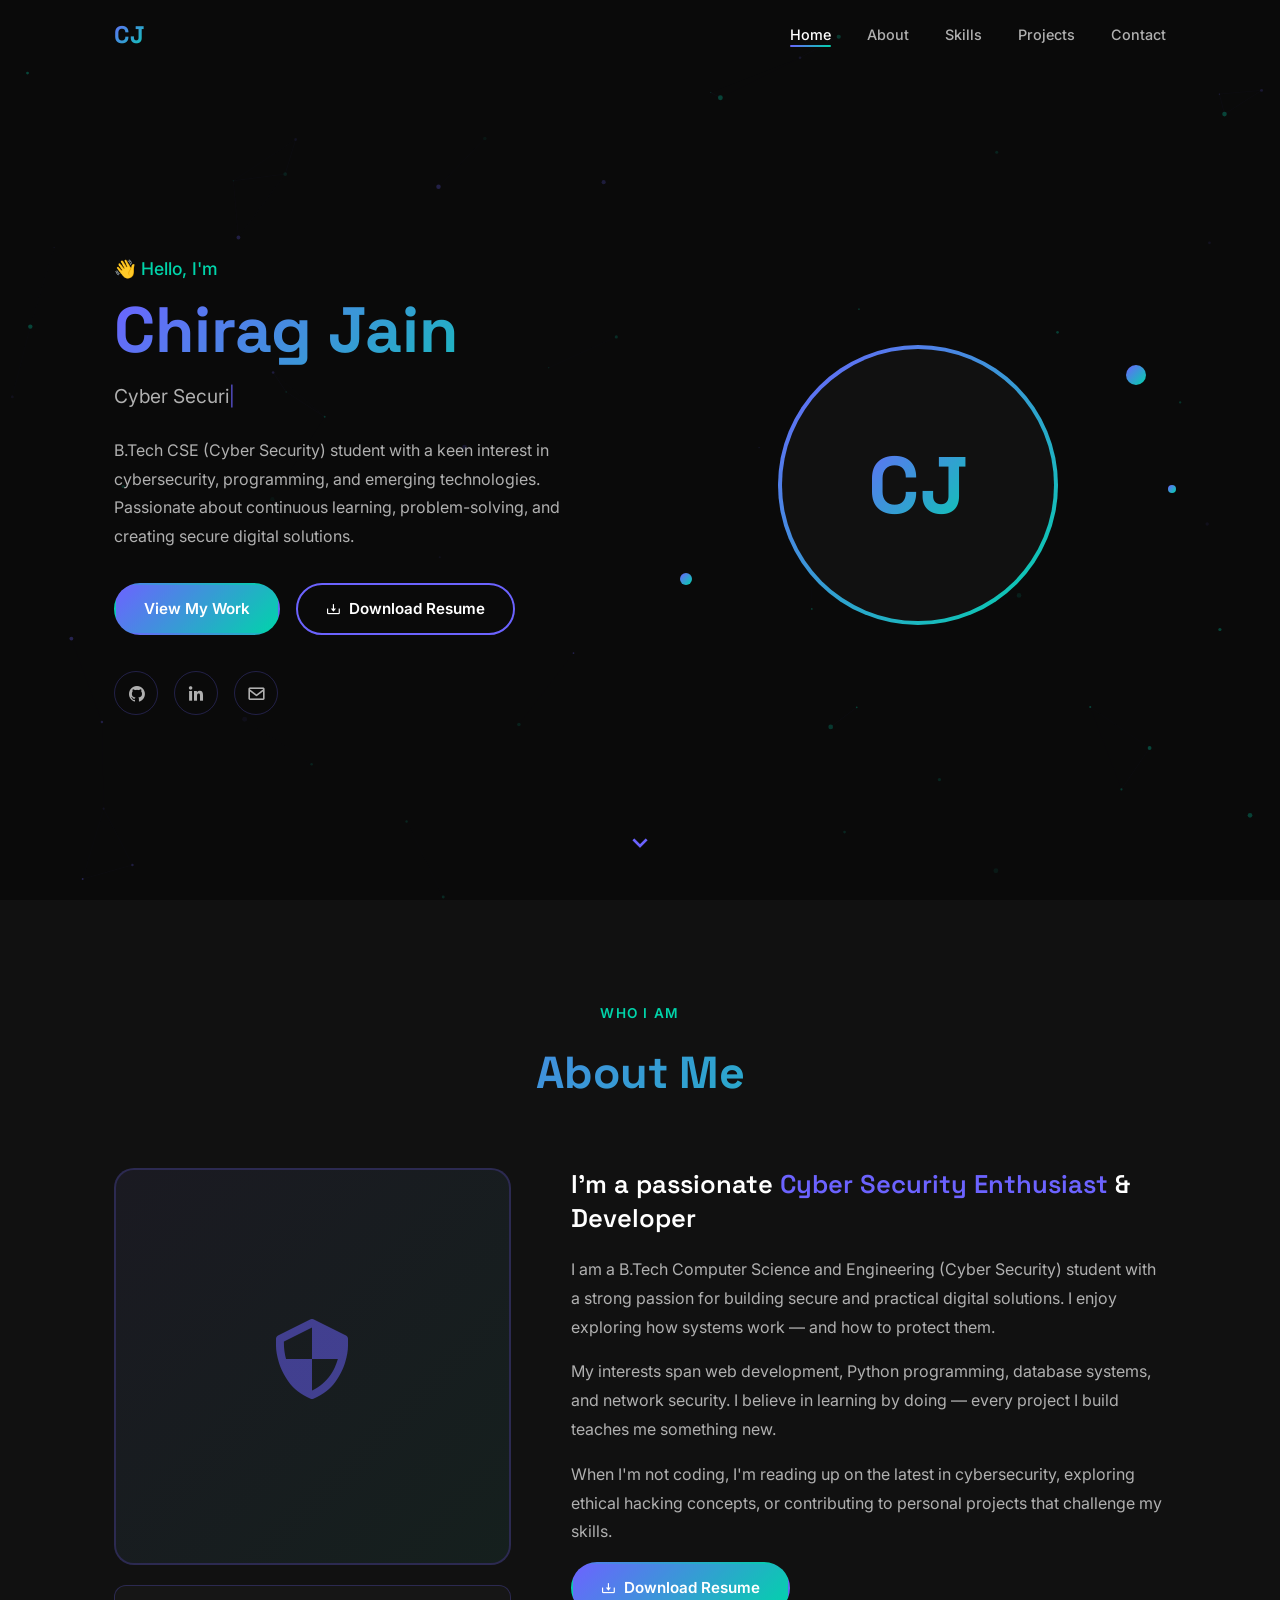
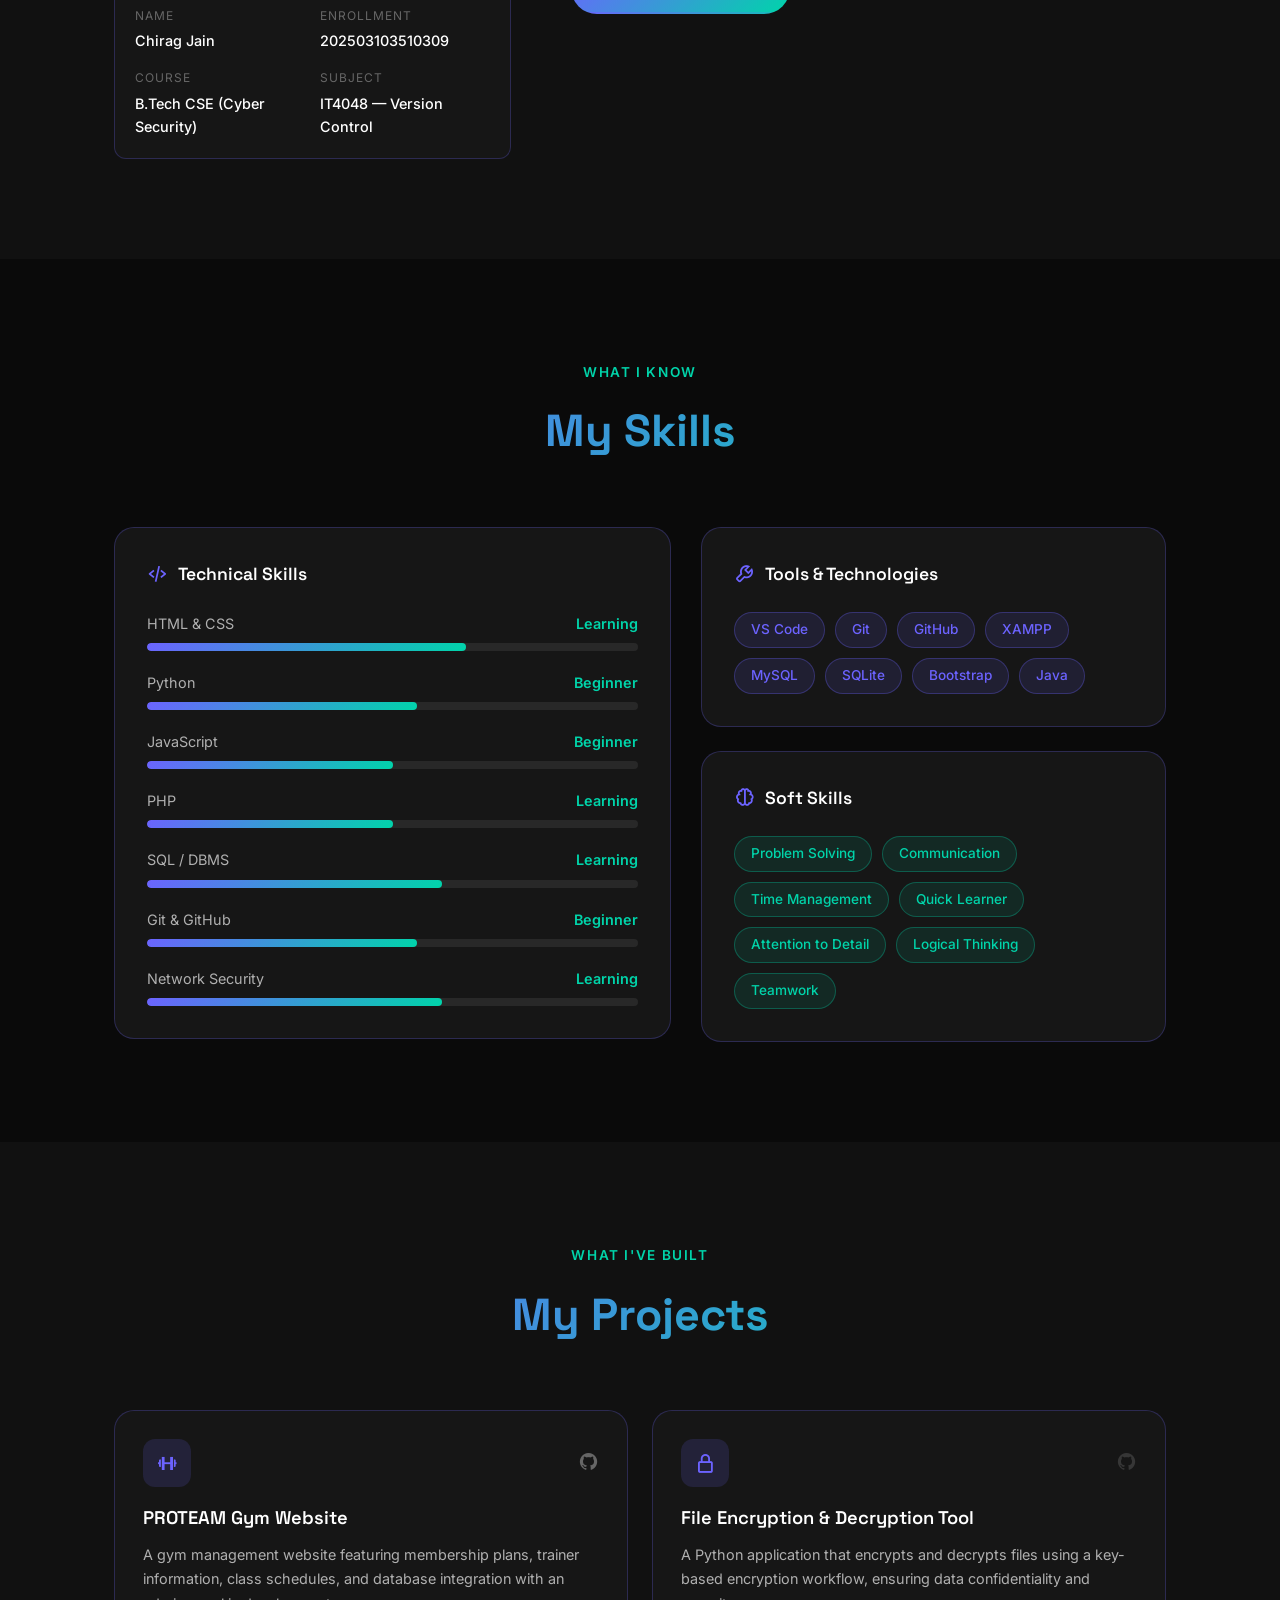
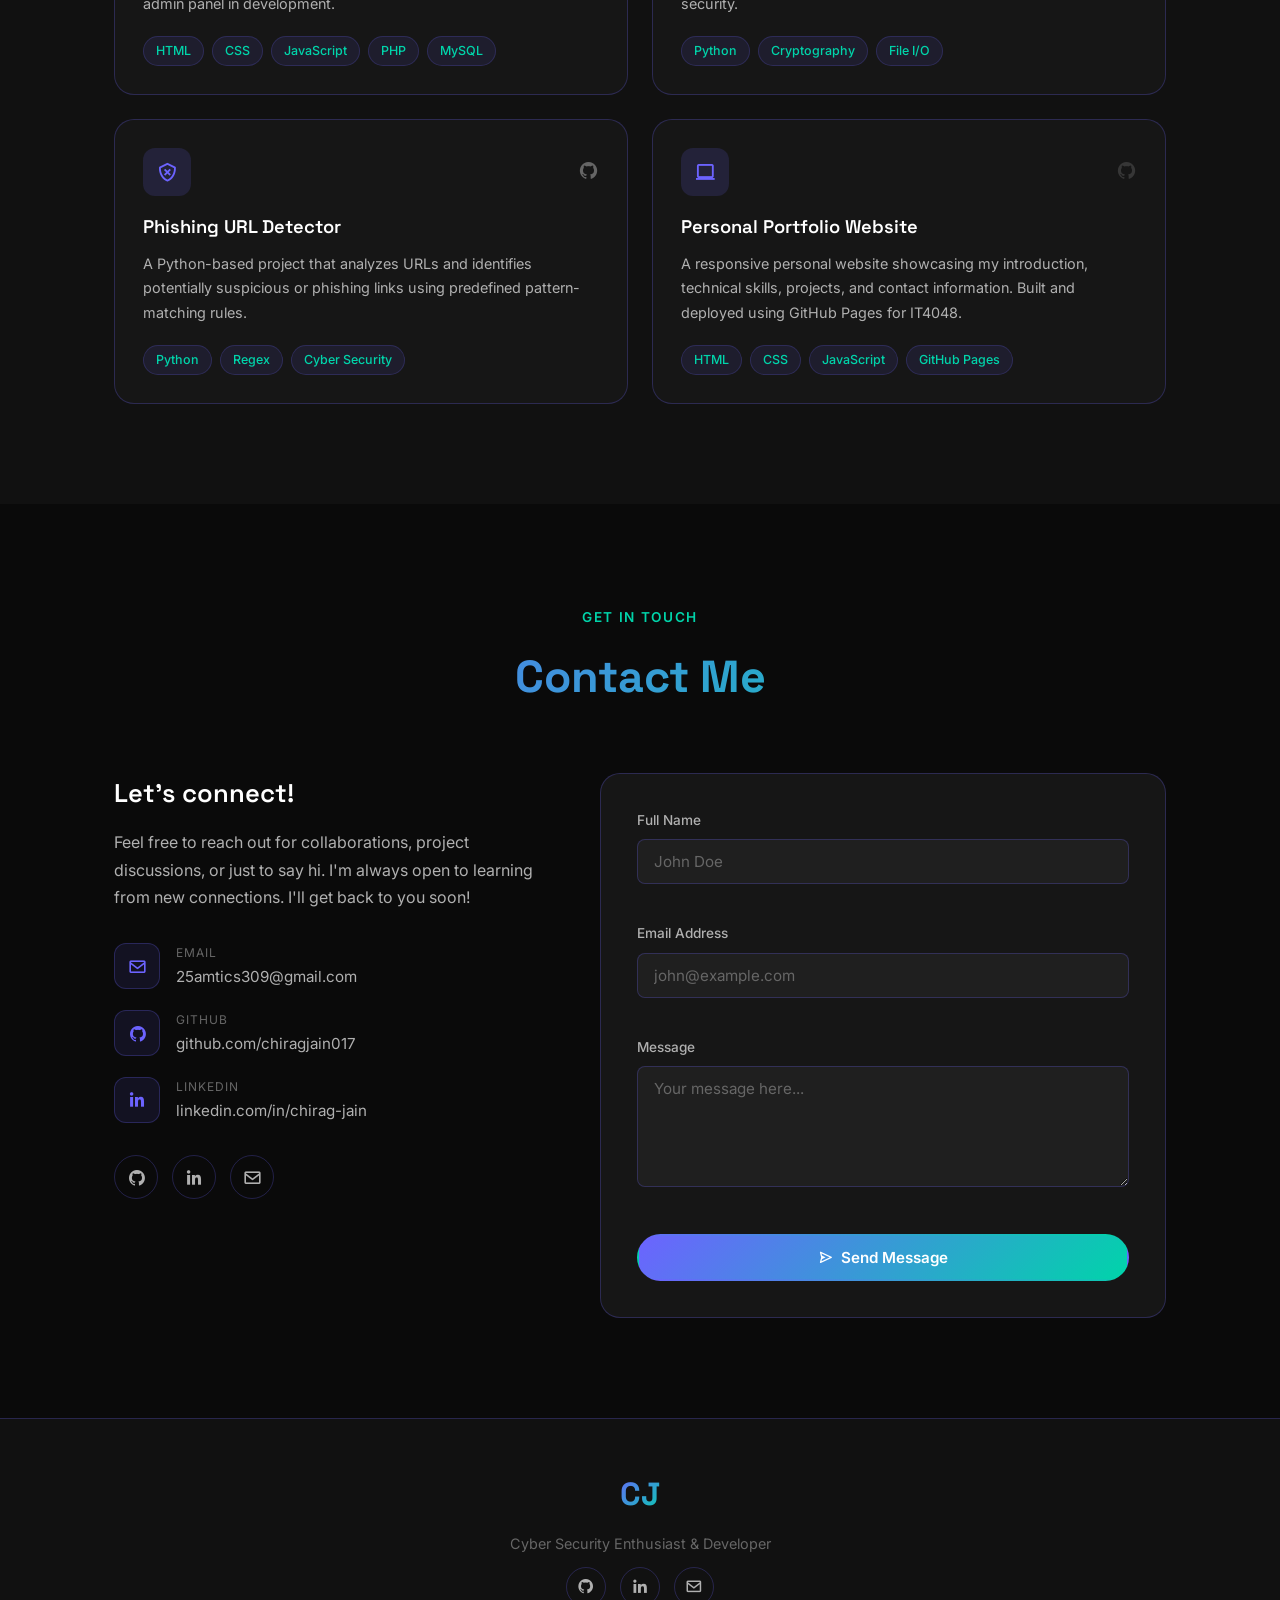
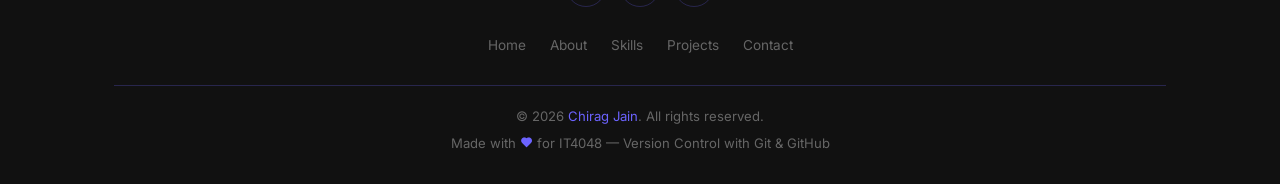
==== index.html @ 6e61ef36 "Initial commit: Personal Portfolio Website — IT4048" ====
<!DOCTYPE html>
<html lang="en">
<head>
  <meta charset="UTF-8" />
  <meta name="viewport" content="width=device-width, initial-scale=1.0" />
  <title>Chirag Jain | Cyber Security Portfolio</title>
  <link rel="stylesheet" href="css/style.css" />
  <link rel="preconnect" href="https://fonts.googleapis.com" />
  <link rel="preconnect" href="https://fonts.gstatic.com" crossorigin />
  <link href="https://fonts.googleapis.com/css2?family=Inter:wght@300;400;500;600;700&family=Space+Grotesk:wght@400;500;600;700&display=swap" rel="stylesheet" />
  <link href="https://unpkg.com/boxicons@2.1.4/css/boxicons.min.css" rel="stylesheet" />
</head>
<body>

  <!-- ===== NAVBAR ===== -->
  <nav class="navbar" id="navbar">
    <div class="nav-container">
      <a href="#home" class="nav-logo">CJ</a>
      <ul class="nav-links" id="nav-links">
        <li><a href="#home"     class="nav-link active">Home</a></li>
        <li><a href="#about"    class="nav-link">About</a></li>
        <li><a href="#skills"   class="nav-link">Skills</a></li>
        <li><a href="#projects" class="nav-link">Projects</a></li>
        <li><a href="#contact"  class="nav-link">Contact</a></li>
      </ul>
      <button class="hamburger" id="hamburger" aria-label="Toggle menu">
        <span></span><span></span><span></span>
      </button>
    </div>
  </nav>

  <!-- ===== HERO / HOME SECTION ===== -->
  <section id="home" class="hero">
    <canvas id="particles-canvas"></canvas>
    <div class="hero-container">
      <div class="hero-text">
        <p class="hero-greeting">👋 Hello, I'm</p>
        <h1 class="hero-name">Chirag Jain</h1>
        <p class="hero-tagline"><span id="typing-text"></span><span class="cursor">|</span></p>
        <p class="hero-bio">
          B.Tech CSE (Cyber Security) student with a keen interest in cybersecurity, programming, and emerging technologies.
          Passionate about continuous learning, problem-solving, and creating secure digital solutions.
        </p>
        <div class="hero-buttons">
          <a href="#projects" class="btn btn-primary">View My Work</a>
          <a href="resume.pdf" class="btn btn-outline" download>
            <i class='bx bx-download'></i> Download Resume
          </a>
        </div>
        <div class="hero-socials">
          <a href="https://github.com/chiragjain017" target="_blank" aria-label="GitHub"><i class='bx bxl-github'></i></a>
          <a href="https://www.linkedin.com/in/chirag-jain" target="_blank" aria-label="LinkedIn"><i class='bx bxl-linkedin'></i></a>
          <a href="mailto:25amtics309@gmail.com" aria-label="Email"><i class='bx bx-envelope'></i></a>
        </div>
      </div>
      <div class="hero-avatar">
        <div class="avatar-ring">
          <div class="avatar-circle">
            <span class="avatar-initials">CJ</span>
          </div>
        </div>
        <div class="avatar-dot dot-1"></div>
        <div class="avatar-dot dot-2"></div>
        <div class="avatar-dot dot-3"></div>
      </div>
    </div>
    <a href="#about" class="scroll-down"><i class='bx bx-chevron-down'></i></a>
  </section>

  <!-- ===== ABOUT SECTION ===== -->
  <section id="about" class="about section">
    <div class="container">
      <div class="section-header fade-in">
        <span class="section-tag">Who I Am</span>
        <h2 class="section-title">About Me</h2>
      </div>
      <div class="about-content">
        <div class="about-image fade-in">
          <div class="about-img-box">
            <div class="about-img-placeholder">
              <i class='bx bx-shield-quarter'></i>
            </div>
          </div>
          <div class="about-info-card">
            <div class="info-item">
              <span class="info-label">Name</span>
              <span class="info-value">Chirag Jain</span>
            </div>
            <div class="info-item">
              <span class="info-label">Enrollment</span>
              <span class="info-value">202503103510309</span>
            </div>
            <div class="info-item">
              <span class="info-label">Course</span>
              <span class="info-value">B.Tech CSE (Cyber Security)</span>
            </div>
            <div class="info-item">
              <span class="info-label">Subject</span>
              <span class="info-value">IT4048 — Version Control</span>
            </div>
          </div>
        </div>
        <div class="about-text fade-in">
          <h3>I'm a passionate <span class="accent">Cyber Security Enthusiast</span> & Developer</h3>
          <p>
            I am a B.Tech Computer Science and Engineering (Cyber Security) student with a strong passion for building
            secure and practical digital solutions. I enjoy exploring how systems work — and how to protect them.
          </p>
          <p>
            My interests span web development, Python programming, database systems, and network security.
            I believe in learning by doing — every project I build teaches me something new.
          </p>
          <p>
            When I'm not coding, I'm reading up on the latest in cybersecurity, exploring ethical hacking concepts,
            or contributing to personal projects that challenge my skills.
          </p>
          <a href="resume.pdf" class="btn btn-primary" download>
            <i class='bx bx-download'></i> Download Resume
          </a>
        </div>
      </div>
    </div>
  </section>

  <!-- ===== SKILLS SECTION ===== -->
  <section id="skills" class="skills section">
    <div class="container">
      <div class="section-header fade-in">
        <span class="section-tag">What I Know</span>
        <h2 class="section-title">My Skills</h2>
      </div>
      <div class="skills-grid">

        <!-- Technical Skill Bars -->
        <div class="skills-card fade-in">
          <h3 class="skills-card-title"><i class='bx bx-code-alt'></i> Technical Skills</h3>
          <div class="skill-bars">

            <div class="skill-bar-item">
              <div class="skill-bar-header">
                <span>HTML &amp; CSS</span><span>Learning</span>
              </div>
              <div class="skill-bar-track">
                <div class="skill-bar-fill" data-width="65"></div>
              </div>
            </div>

            <div class="skill-bar-item">
              <div class="skill-bar-header">
                <span>Python</span><span>Beginner</span>
              </div>
              <div class="skill-bar-track">
                <div class="skill-bar-fill" data-width="55"></div>
              </div>
            </div>

            <div class="skill-bar-item">
              <div class="skill-bar-header">
                <span>JavaScript</span><span>Beginner</span>
              </div>
              <div class="skill-bar-track">
                <div class="skill-bar-fill" data-width="50"></div>
              </div>
            </div>

            <div class="skill-bar-item">
              <div class="skill-bar-header">
                <span>PHP</span><span>Learning</span>
              </div>
              <div class="skill-bar-track">
                <div class="skill-bar-fill" data-width="50"></div>
              </div>
            </div>

            <div class="skill-bar-item">
              <div class="skill-bar-header">
                <span>SQL / DBMS</span><span>Learning</span>
              </div>
              <div class="skill-bar-track">
                <div class="skill-bar-fill" data-width="60"></div>
              </div>
            </div>

            <div class="skill-bar-item">
              <div class="skill-bar-header">
                <span>Git &amp; GitHub</span><span>Beginner</span>
              </div>
              <div class="skill-bar-track">
                <div class="skill-bar-fill" data-width="55"></div>
              </div>
            </div>

            <div class="skill-bar-item">
              <div class="skill-bar-header">
                <span>Network Security</span><span>Learning</span>
              </div>
              <div class="skill-bar-track">
                <div class="skill-bar-fill" data-width="60"></div>
              </div>
            </div>

          </div>
        </div>

        <!-- Right column: Tools + Soft Skills -->
        <div class="skills-right fade-in">
          <div class="skills-card tools-card">
            <h3 class="skills-card-title"><i class='bx bx-wrench'></i> Tools &amp; Technologies</h3>
            <div class="skill-chips">
              <span class="chip">VS Code</span>
              <span class="chip">Git</span>
              <span class="chip">GitHub</span>
              <span class="chip">XAMPP</span>
              <span class="chip">MySQL</span>
              <span class="chip">SQLite</span>
              <span class="chip">Bootstrap</span>
              <span class="chip">Java</span>
            </div>
          </div>
          <div class="skills-card soft-card">
            <h3 class="skills-card-title"><i class='bx bx-brain'></i> Soft Skills</h3>
            <div class="skill-chips">
              <span class="chip chip-soft">Problem Solving</span>
              <span class="chip chip-soft">Communication</span>
              <span class="chip chip-soft">Time Management</span>
              <span class="chip chip-soft">Quick Learner</span>
              <span class="chip chip-soft">Attention to Detail</span>
              <span class="chip chip-soft">Logical Thinking</span>
              <span class="chip chip-soft">Teamwork</span>
            </div>
          </div>
        </div>

      </div>
    </div>
  </section>

  <!-- ===== PROJECTS SECTION ===== -->
  <section id="projects" class="projects section">
    <div class="container">
      <div class="section-header fade-in">
        <span class="section-tag">What I've Built</span>
        <h2 class="section-title">My Projects</h2>
      </div>
      <div class="projects-grid">

        <!-- Project 1: PROTEAM Gym Website -->
        <div class="project-card fade-in">
          <div class="project-card-header">
            <div class="project-icon"><i class='bx bx-dumbbell'></i></div>
            <div class="project-links">
              <a href="https://github.com/chiragjain017/proteam-gym-website" target="_blank" title="GitHub Repository"><i class='bx bxl-github'></i></a>
            </div>
          </div>
          <h3 class="project-title">PROTEAM Gym Website</h3>
          <p class="project-desc">
            A gym management website featuring membership plans, trainer information, class schedules,
            and database integration with an admin panel in development.
          </p>
          <div class="project-tags">
            <span class="tag">HTML</span>
            <span class="tag">CSS</span>
            <span class="tag">JavaScript</span>
            <span class="tag">PHP</span>
            <span class="tag">MySQL</span>
          </div>
        </div>

        <!-- Project 2: File Encryption Tool -->
        <div class="project-card fade-in">
          <div class="project-card-header">
            <div class="project-icon"><i class='bx bx-lock-alt'></i></div>
            <div class="project-links">
              <span class="no-link-placeholder" title="Repository coming soon"><i class='bx bxl-github'></i></span>
            </div>
          </div>
          <h3 class="project-title">File Encryption &amp; Decryption Tool</h3>
          <p class="project-desc">
            A Python application that encrypts and decrypts files using a key-based encryption workflow,
            ensuring data confidentiality and security.
          </p>
          <div class="project-tags">
            <span class="tag">Python</span>
            <span class="tag">Cryptography</span>
            <span class="tag">File I/O</span>
          </div>
        </div>

        <!-- Project 3: Phishing URL Detector -->
        <div class="project-card fade-in">
          <div class="project-card-header">
            <div class="project-icon"><i class='bx bx-shield-x'></i></div>
            <div class="project-links">
              <a href="https://github.com/chiragjain017/phishing-url-detector" target="_blank" title="GitHub Repository"><i class='bx bxl-github'></i></a>
            </div>
          </div>
          <h3 class="project-title">Phishing URL Detector</h3>
          <p class="project-desc">
            A Python-based project that analyzes URLs and identifies potentially suspicious or phishing links
            using predefined pattern-matching rules.
          </p>
          <div class="project-tags">
            <span class="tag">Python</span>
            <span class="tag">Regex</span>
            <span class="tag">Cyber Security</span>
          </div>
        </div>

        <!-- Project 4: Personal Portfolio Website -->
        <div class="project-card fade-in">
          <div class="project-card-header">
            <div class="project-icon"><i class='bx bx-laptop'></i></div>
            <div class="project-links">
              <span class="no-link-placeholder" title="Repository coming soon"><i class='bx bxl-github'></i></span>
            </div>
          </div>
          <h3 class="project-title">Personal Portfolio Website</h3>
          <p class="project-desc">
            A responsive personal website showcasing my introduction, technical skills, projects, and contact
            information. Built and deployed using GitHub Pages for IT4048.
          </p>
          <div class="project-tags">
            <span class="tag">HTML</span>
            <span class="tag">CSS</span>
            <span class="tag">JavaScript</span>
            <span class="tag">GitHub Pages</span>
          </div>
        </div>

      </div>
    </div>
  </section>

  <!-- ===== CONTACT SECTION ===== -->
  <section id="contact" class="contact section">
    <div class="container">
      <div class="section-header fade-in">
        <span class="section-tag">Get In Touch</span>
        <h2 class="section-title">Contact Me</h2>
      </div>
      <div class="contact-grid">

        <!-- Contact Info -->
        <div class="contact-info fade-in">
          <h3>Let's connect!</h3>
          <p>
            Feel free to reach out for collaborations, project discussions, or just to say hi.
            I'm always open to learning from new connections. I'll get back to you soon!
          </p>
          <div class="contact-items">
            <div class="contact-item">
              <div class="contact-icon"><i class='bx bx-envelope'></i></div>
              <div>
                <span class="contact-label">Email</span>
                <a href="mailto:25amtics309@gmail.com" class="contact-value">25amtics309@gmail.com</a>
              </div>
            </div>
            <div class="contact-item">
              <div class="contact-icon"><i class='bx bxl-github'></i></div>
              <div>
                <span class="contact-label">GitHub</span>
                <a href="https://github.com/chiragjain017" target="_blank" class="contact-value">github.com/chiragjain017</a>
              </div>
            </div>
            <div class="contact-item">
              <div class="contact-icon"><i class='bx bxl-linkedin'></i></div>
              <div>
                <span class="contact-label">LinkedIn</span>
                <a href="https://www.linkedin.com/in/chirag-jain" target="_blank" class="contact-value">linkedin.com/in/chirag-jain</a>
              </div>
            </div>
          </div>
          <div class="contact-socials">
            <a href="https://github.com/chiragjain017" target="_blank" aria-label="GitHub"><i class='bx bxl-github'></i></a>
            <a href="https://www.linkedin.com/in/chirag-jain" target="_blank" aria-label="LinkedIn"><i class='bx bxl-linkedin'></i></a>
            <a href="mailto:25amtics309@gmail.com" aria-label="Email"><i class='bx bx-envelope'></i></a>
          </div>
        </div>

        <!-- Contact Form -->
        <div class="contact-form-box fade-in">
          <form id="contact-form" novalidate>
            <div class="form-group">
              <label for="name">Full Name</label>
              <input type="text" id="name" name="name" placeholder="John Doe" required />
              <span class="form-error" id="name-error"></span>
            </div>
            <div class="form-group">
              <label for="email">Email Address</label>
              <input type="email" id="email" name="email" placeholder="john@example.com" required />
              <span class="form-error" id="email-error"></span>
            </div>
            <div class="form-group">
              <label for="message">Message</label>
              <textarea id="message" name="message" rows="5" placeholder="Your message here..." required></textarea>
              <span class="form-error" id="message-error"></span>
            </div>
            <button type="submit" class="btn btn-primary btn-full">
              <i class='bx bx-send'></i> Send Message
            </button>
            <div class="form-success" id="form-success">
              <i class='bx bx-check-circle'></i> Message sent! I'll get back to you soon.
            </div>
          </form>
        </div>

      </div>
    </div>
  </section>

  <!-- ===== FOOTER ===== -->
  <footer class="footer">
    <div class="footer-container">
      <div class="footer-top">
        <a href="#home" class="footer-logo">CJ</a>
        <p class="footer-tagline">Cyber Security Enthusiast &amp; Developer</p>
        <div class="footer-socials">
          <a href="https://github.com/chiragjain017" target="_blank" aria-label="GitHub"><i class='bx bxl-github'></i></a>
          <a href="https://www.linkedin.com/in/chirag-jain" target="_blank" aria-label="LinkedIn"><i class='bx bxl-linkedin'></i></a>
          <a href="mailto:25amtics309@gmail.com" aria-label="Email"><i class='bx bx-envelope'></i></a>
        </div>
      </div>
      <div class="footer-links">
        <a href="#home">Home</a>
        <a href="#about">About</a>
        <a href="#skills">Skills</a>
        <a href="#projects">Projects</a>
        <a href="#contact">Contact</a>
      </div>
      <div class="footer-bottom">
        <p>&copy; 2026 <span class="accent">Chirag Jain</span>. All rights reserved.</p>
        <p>Made with <i class='bx bxs-heart' style="color:#6c63ff"></i> for IT4048 — Version Control with Git &amp; GitHub</p>
      </div>
    </div>
  </footer>

  <script src="js/main.js"></script>
</body>
</html>
---- css/style.css ----
/* ============================================
   PORTFOLIO WEBSITE — MAIN STYLESHEET
   IT4048 | Version Control with Git & GitHub
   ============================================ */

/* ===== CSS CUSTOM PROPERTIES ===== */
:root {
  --bg-primary:       #0a0a0a;
  --bg-secondary:     #111111;
  --bg-card:          #161616;
  --bg-card-hover:    #1c1c1c;
  --accent-purple:    #6c63ff;
  --accent-teal:      #00d4aa;
  --accent-gradient:  linear-gradient(135deg, #6c63ff 0%, #00d4aa 100%);
  --text-primary:     #ffffff;
  --text-secondary:   #b0b0b0;
  --text-muted:       #666666;
  --border-color:     rgba(108, 99, 255, 0.25);
  --border-hover:     rgba(108, 99, 255, 0.6);
  --shadow-glow:      0 0 30px rgba(108, 99, 255, 0.2);
  --shadow-card:      0 8px 32px rgba(0, 0, 0, 0.4);
  --font-body:        'Inter', sans-serif;
  --font-heading:     'Space Grotesk', sans-serif;
  --transition:       0.3s ease;
  --radius-sm:        8px;
  --radius-md:        12px;
  --radius-lg:        20px;
  --radius-full:      9999px;
  --navbar-height:    70px;
}

/* ===== RESET & BASE ===== */
*, *::before, *::after {
  margin: 0;
  padding: 0;
  box-sizing: border-box;
}

html {
  scroll-behavior: smooth;
  font-size: 16px;
}

body {
  font-family: var(--font-body);
  background-color: var(--bg-primary);
  color: var(--text-primary);
  line-height: 1.6;
  overflow-x: hidden;
}

/* Custom scrollbar */
::-webkit-scrollbar { width: 6px; }
::-webkit-scrollbar-track { background: var(--bg-primary); }
::-webkit-scrollbar-thumb { background: var(--accent-purple); border-radius: var(--radius-full); }

a { text-decoration: none; color: inherit; }
ul { list-style: none; }
img { max-width: 100%; display: block; }

/* ===== UTILITY CLASSES ===== */
.container {
  max-width: 1100px;
  margin: 0 auto;
  padding: 0 24px;
}

.accent { color: var(--accent-purple); }

.section {
  padding: 100px 0;
}

.section-header {
  text-align: center;
  margin-bottom: 60px;
}

.section-tag {
  display: inline-block;
  font-size: 0.85rem;
  font-weight: 600;
  letter-spacing: 0.12em;
  text-transform: uppercase;
  color: var(--accent-teal);
  margin-bottom: 12px;
}

.section-title {
  font-family: var(--font-heading);
  font-size: clamp(1.8rem, 4vw, 2.8rem);
  font-weight: 700;
  background: var(--accent-gradient);
  -webkit-background-clip: text;
  -webkit-text-fill-color: transparent;
  background-clip: text;
}

/* ===== BUTTONS ===== */
.btn {
  display: inline-flex;
  align-items: center;
  gap: 8px;
  padding: 12px 28px;
  border-radius: var(--radius-full);
  font-family: var(--font-body);
  font-size: 0.95rem;
  font-weight: 600;
  cursor: pointer;
  transition: var(--transition);
  border: 2px solid transparent;
  text-decoration: none;
}

.btn-primary {
  background: var(--accent-gradient);
  color: #fff;
  border-color: transparent;
}
.btn-primary:hover {
  transform: translateY(-2px);
  box-shadow: 0 8px 24px rgba(108, 99, 255, 0.45);
}

.btn-outline {
  background: transparent;
  color: var(--text-primary);
  border-color: var(--accent-purple);
}
.btn-outline:hover {
  background: var(--accent-purple);
  transform: translateY(-2px);
  box-shadow: 0 8px 24px rgba(108, 99, 255, 0.35);
}

.btn-full { width: 100%; justify-content: center; }

/* ===== FADE-IN ANIMATION ===== */
.fade-in {
  opacity: 0;
  transform: translateY(30px);
  transition: opacity 0.7s ease, transform 0.7s ease;
}
.fade-in.visible {
  opacity: 1;
  transform: translateY(0);
}

/* ===================================
   NAVBAR
   =================================== */
.navbar {
  position: fixed;
  top: 0;
  left: 0;
  width: 100%;
  height: var(--navbar-height);
  z-index: 1000;
  transition: background var(--transition), box-shadow var(--transition);
}

.navbar.scrolled {
  background: rgba(10, 10, 10, 0.85);
  backdrop-filter: blur(12px);
  -webkit-backdrop-filter: blur(12px);
  box-shadow: 0 2px 20px rgba(0,0,0,0.5);
}

.nav-container {
  max-width: 1100px;
  margin: 0 auto;
  padding: 0 24px;
  height: 100%;
  display: flex;
  align-items: center;
  justify-content: space-between;
}

.nav-logo {
  font-family: var(--font-heading);
  font-size: 1.5rem;
  font-weight: 700;
  background: var(--accent-gradient);
  -webkit-background-clip: text;
  -webkit-text-fill-color: transparent;
  background-clip: text;
  letter-spacing: 0.05em;
}

.nav-links {
  display: flex;
  align-items: center;
  gap: 36px;
}

.nav-link {
  font-size: 0.9rem;
  font-weight: 500;
  color: var(--text-secondary);
  position: relative;
  transition: color var(--transition);
}
.nav-link::after {
  content: '';
  position: absolute;
  bottom: -4px;
  left: 0;
  width: 0;
  height: 2px;
  background: var(--accent-gradient);
  transition: width var(--transition);
  border-radius: var(--radius-full);
}
.nav-link:hover,
.nav-link.active {
  color: var(--text-primary);
}
.nav-link:hover::after,
.nav-link.active::after {
  width: 100%;
}

/* Hamburger */
.hamburger {
  display: none;
  flex-direction: column;
  gap: 5px;
  background: none;
  border: none;
  cursor: pointer;
  padding: 4px;
}
.hamburger span {
  display: block;
  width: 24px;
  height: 2px;
  background: var(--text-primary);
  border-radius: var(--radius-full);
  transition: var(--transition);
}
.hamburger.open span:nth-child(1) { transform: translateY(7px) rotate(45deg); }
.hamburger.open span:nth-child(2) { opacity: 0; }
.hamburger.open span:nth-child(3) { transform: translateY(-7px) rotate(-45deg); }

/* ===================================
   HERO SECTION
   =================================== */
.hero {
  min-height: 100vh;
  display: flex;
  align-items: center;
  justify-content: center;
  position: relative;
  overflow: hidden;
  padding-top: var(--navbar-height);
}

#particles-canvas {
  position: absolute;
  inset: 0;
  width: 100%;
  height: 100%;
  z-index: 0;
  opacity: 0.5;
}

.hero-container {
  position: relative;
  z-index: 1;
  max-width: 1100px;
  width: 100%;
  margin: 0 auto;
  padding: 0 24px;
  display: grid;
  grid-template-columns: 1fr 1fr;
  align-items: center;
  gap: 60px;
}

/* Hero Text */
.hero-greeting {
  font-size: 1.1rem;
  color: var(--accent-teal);
  margin-bottom: 12px;
  font-weight: 500;
}

.hero-name {
  font-family: var(--font-heading);
  font-size: clamp(2.2rem, 5vw, 4rem);
  font-weight: 700;
  line-height: 1.1;
  margin-bottom: 16px;
  background: var(--accent-gradient);
  -webkit-background-clip: text;
  -webkit-text-fill-color: transparent;
  background-clip: text;
}

.hero-tagline {
  font-size: clamp(1rem, 2vw, 1.2rem);
  color: var(--text-secondary);
  margin-bottom: 20px;
  min-height: 1.8em;
}

.cursor {
  display: inline-block;
  animation: blink 1s step-end infinite;
  color: var(--accent-purple);
  font-weight: 300;
}

@keyframes blink {
  0%, 100% { opacity: 1; }
  50% { opacity: 0; }
}

.hero-bio {
  font-size: 1rem;
  color: var(--text-secondary);
  max-width: 480px;
  margin-bottom: 32px;
  line-height: 1.8;
}

.hero-buttons {
  display: flex;
  gap: 16px;
  flex-wrap: wrap;
  margin-bottom: 36px;
}

.hero-socials {
  display: flex;
  gap: 16px;
}
.hero-socials a {
  width: 44px;
  height: 44px;
  border-radius: var(--radius-full);
  border: 1px solid var(--border-color);
  display: flex;
  align-items: center;
  justify-content: center;
  font-size: 1.2rem;
  color: var(--text-secondary);
  transition: var(--transition);
}
.hero-socials a:hover {
  border-color: var(--accent-purple);
  color: var(--accent-purple);
  transform: translateY(-3px);
  box-shadow: var(--shadow-glow);
}

/* Hero Avatar */
.hero-avatar {
  position: relative;
  display: flex;
  align-items: center;
  justify-content: center;
}

.avatar-ring {
  width: 280px;
  height: 280px;
  border-radius: 50%;
  padding: 4px;
  background: var(--accent-gradient);
  animation: spin-slow 10s linear infinite;
}

@keyframes spin-slow {
  0% { box-shadow: 0 0 30px rgba(108,99,255,0.4), 0 0 60px rgba(0,212,170,0.2); }
  50% { box-shadow: 0 0 50px rgba(108,99,255,0.6), 0 0 80px rgba(0,212,170,0.3); }
  100% { box-shadow: 0 0 30px rgba(108,99,255,0.4), 0 0 60px rgba(0,212,170,0.2); }
}

.avatar-circle {
  width: 100%;
  height: 100%;
  border-radius: 50%;
  background: var(--bg-secondary);
  display: flex;
  align-items: center;
  justify-content: center;
  overflow: hidden;
}

.avatar-initials {
  font-family: var(--font-heading);
  font-size: 5rem;
  font-weight: 700;
  background: var(--accent-gradient);
  -webkit-background-clip: text;
  -webkit-text-fill-color: transparent;
  background-clip: text;
}

/* Floating dots */
.avatar-dot {
  position: absolute;
  border-radius: 50%;
  background: var(--accent-gradient);
  animation: float 3s ease-in-out infinite;
}
.dot-1 { width: 20px; height: 20px; top: 20px; right: 20px; animation-delay: 0s; }
.dot-2 { width: 12px; height: 12px; bottom: 40px; left: 10px; animation-delay: 1s; }
.dot-3 { width: 8px; height: 8px; top: 50%; right: -10px; animation-delay: 2s; }

@keyframes float {
  0%, 100% { transform: translateY(0); }
  50% { transform: translateY(-12px); }
}

/* Scroll Down Arrow */
.scroll-down {
  position: absolute;
  bottom: 30px;
  left: 50%;
  transform: translateX(-50%);
  font-size: 2rem;
  color: var(--accent-purple);
  animation: bounce 2s infinite;
  z-index: 1;
}
@keyframes bounce {
  0%, 100% { transform: translateX(-50%) translateY(0); }
  50% { transform: translateX(-50%) translateY(10px); }
}

/* ===================================
   ABOUT SECTION
   =================================== */
.about { background-color: var(--bg-secondary); }

.about-content {
  display: grid;
  grid-template-columns: 1fr 1.5fr;
  gap: 60px;
  align-items: start;
}

.about-img-box {
  aspect-ratio: 1;
  border-radius: var(--radius-lg);
  border: 2px solid var(--border-color);
  overflow: hidden;
  background: var(--bg-card);
  display: flex;
  align-items: center;
  justify-content: center;
  margin-bottom: 20px;
  position: relative;
}
.about-img-box::before {
  content: '';
  position: absolute;
  inset: 0;
  background: var(--accent-gradient);
  opacity: 0.05;
}

.about-img-placeholder {
  font-size: 6rem;
  color: var(--accent-purple);
  opacity: 0.5;
}

.about-info-card {
  background: var(--bg-card);
  border: 1px solid var(--border-color);
  border-radius: var(--radius-md);
  padding: 20px;
  display: grid;
  grid-template-columns: 1fr 1fr;
  gap: 16px;
}

.info-item {
  display: flex;
  flex-direction: column;
  gap: 4px;
}
.info-label {
  font-size: 0.75rem;
  color: var(--text-muted);
  text-transform: uppercase;
  letter-spacing: 0.08em;
}
.info-value {
  font-size: 0.9rem;
  color: var(--text-primary);
  font-weight: 500;
}

.about-text h3 {
  font-family: var(--font-heading);
  font-size: 1.6rem;
  font-weight: 600;
  margin-bottom: 20px;
  line-height: 1.3;
  color: var(--text-primary);
}

.about-text p {
  color: var(--text-secondary);
  margin-bottom: 16px;
  line-height: 1.8;
}

/* ===================================
   SKILLS SECTION
   =================================== */
.skills { background-color: var(--bg-primary); }

.skills-grid {
  display: grid;
  grid-template-columns: 1.2fr 1fr;
  gap: 30px;
  align-items: start;
}

.skills-card {
  background: var(--bg-card);
  border: 1px solid var(--border-color);
  border-radius: var(--radius-lg);
  padding: 32px;
  transition: var(--transition);
}
.skills-card:hover {
  border-color: var(--border-hover);
  box-shadow: var(--shadow-glow);
}

.skills-card-title {
  font-family: var(--font-heading);
  font-size: 1.1rem;
  font-weight: 600;
  margin-bottom: 24px;
  display: flex;
  align-items: center;
  gap: 10px;
  color: var(--text-primary);
}
.skills-card-title i {
  color: var(--accent-purple);
  font-size: 1.3rem;
}

/* Progress Bars */
.skill-bars { display: flex; flex-direction: column; gap: 20px; }

.skill-bar-header {
  display: flex;
  justify-content: space-between;
  margin-bottom: 8px;
  font-size: 0.9rem;
  color: var(--text-secondary);
}
.skill-bar-header span:last-child { color: var(--accent-teal); font-weight: 600; }

.skill-bar-track {
  width: 100%;
  height: 8px;
  background: rgba(255,255,255,0.08);
  border-radius: var(--radius-full);
  overflow: hidden;
}

.skill-bar-fill {
  height: 100%;
  width: 0;
  background: var(--accent-gradient);
  border-radius: var(--radius-full);
  transition: width 1.2s cubic-bezier(0.25, 0.46, 0.45, 0.94);
}

/* Right column */
.skills-right {
  display: flex;
  flex-direction: column;
  gap: 24px;
}

/* Chips */
.skill-chips {
  display: flex;
  flex-wrap: wrap;
  gap: 10px;
}

.chip {
  padding: 6px 16px;
  background: rgba(108, 99, 255, 0.12);
  border: 1px solid rgba(108, 99, 255, 0.3);
  border-radius: var(--radius-full);
  font-size: 0.85rem;
  color: var(--accent-purple);
  font-weight: 500;
  transition: var(--transition);
}
.chip:hover {
  background: rgba(108, 99, 255, 0.25);
  border-color: var(--accent-purple);
  transform: translateY(-2px);
}

.chip-soft {
  background: rgba(0, 212, 170, 0.1);
  border-color: rgba(0, 212, 170, 0.3);
  color: var(--accent-teal);
}
.chip-soft:hover {
  background: rgba(0, 212, 170, 0.2);
  border-color: var(--accent-teal);
}

/* ===================================
   PROJECTS SECTION
   =================================== */
.projects { background-color: var(--bg-secondary); }

.projects-grid {
  display: grid;
  grid-template-columns: repeat(2, 1fr);
  gap: 24px;
}

.project-card {
  background: var(--bg-card);
  border: 1px solid var(--border-color);
  border-radius: var(--radius-lg);
  padding: 28px;
  transition: var(--transition);
  position: relative;
  overflow: hidden;
}
.project-card::before {
  content: '';
  position: absolute;
  top: 0; left: 0; right: 0;
  height: 3px;
  background: var(--accent-gradient);
  opacity: 0;
  transition: opacity var(--transition);
}
.project-card:hover {
  transform: translateY(-6px);
  border-color: var(--border-hover);
  box-shadow: var(--shadow-glow), var(--shadow-card);
}
.project-card:hover::before {
  opacity: 1;
}

.project-card-header {
  display: flex;
  align-items: center;
  justify-content: space-between;
  margin-bottom: 16px;
}

.project-icon {
  width: 48px;
  height: 48px;
  border-radius: var(--radius-md);
  background: rgba(108, 99, 255, 0.15);
  display: flex;
  align-items: center;
  justify-content: center;
  font-size: 1.4rem;
  color: var(--accent-purple);
}

.project-links {
  display: flex;
  gap: 12px;
}
.project-links a {
  font-size: 1.3rem;
  color: var(--text-muted);
  transition: color var(--transition);
}
.project-links a:hover { color: var(--accent-purple); }

.project-title {
  font-family: var(--font-heading);
  font-size: 1.15rem;
  font-weight: 600;
  margin-bottom: 10px;
  color: var(--text-primary);
}

.project-desc {
  font-size: 0.9rem;
  color: var(--text-secondary);
  line-height: 1.7;
  margin-bottom: 20px;
}

.project-tags {
  display: flex;
  flex-wrap: wrap;
  gap: 8px;
}

.tag {
  padding: 4px 12px;
  background: rgba(108, 99, 255, 0.1);
  border: 1px solid rgba(108, 99, 255, 0.2);
  border-radius: var(--radius-full);
  font-size: 0.78rem;
  color: var(--accent-teal);
  font-weight: 500;
}

/* ===================================
   CONTACT SECTION
   =================================== */
.contact { background-color: var(--bg-primary); }

.contact-grid {
  display: grid;
  grid-template-columns: 1fr 1.3fr;
  gap: 50px;
  align-items: start;
}

.contact-info h3 {
  font-family: var(--font-heading);
  font-size: 1.6rem;
  font-weight: 600;
  margin-bottom: 16px;
  color: var(--text-primary);
}

.contact-info > p {
  color: var(--text-secondary);
  margin-bottom: 32px;
  line-height: 1.7;
}

.contact-items { display: flex; flex-direction: column; gap: 20px; margin-bottom: 32px; }

.contact-item {
  display: flex;
  align-items: center;
  gap: 16px;
}

.contact-icon {
  width: 46px;
  height: 46px;
  border-radius: var(--radius-md);
  background: rgba(108,99,255,0.1);
  border: 1px solid var(--border-color);
  display: flex;
  align-items: center;
  justify-content: center;
  font-size: 1.2rem;
  color: var(--accent-purple);
  flex-shrink: 0;
}

.contact-label {
  display: block;
  font-size: 0.75rem;
  color: var(--text-muted);
  text-transform: uppercase;
  letter-spacing: 0.08em;
  margin-bottom: 2px;
}

.contact-value {
  font-size: 0.95rem;
  color: var(--text-secondary);
  transition: color var(--transition);
}
.contact-value:hover { color: var(--accent-purple); }

.contact-socials {
  display: flex;
  gap: 14px;
}
.contact-socials a {
  width: 44px;
  height: 44px;
  border-radius: var(--radius-full);
  border: 1px solid var(--border-color);
  display: flex;
  align-items: center;
  justify-content: center;
  font-size: 1.2rem;
  color: var(--text-secondary);
  transition: var(--transition);
}
.contact-socials a:hover {
  border-color: var(--accent-purple);
  color: var(--accent-purple);
  transform: translateY(-3px);
  box-shadow: var(--shadow-glow);
}

/* Contact Form */
.contact-form-box {
  background: var(--bg-card);
  border: 1px solid var(--border-color);
  border-radius: var(--radius-lg);
  padding: 36px;
}

.form-group {
  margin-bottom: 20px;
}

.form-group label {
  display: block;
  font-size: 0.85rem;
  font-weight: 500;
  color: var(--text-secondary);
  margin-bottom: 8px;
}

.form-group input,
.form-group textarea {
  width: 100%;
  padding: 12px 16px;
  background: rgba(255,255,255,0.04);
  border: 1px solid var(--border-color);
  border-radius: var(--radius-sm);
  color: var(--text-primary);
  font-family: var(--font-body);
  font-size: 0.95rem;
  transition: border-color var(--transition), box-shadow var(--transition);
  outline: none;
  resize: vertical;
}

.form-group input:focus,
.form-group textarea:focus {
  border-color: var(--accent-purple);
  box-shadow: 0 0 0 3px rgba(108,99,255,0.15);
}

.form-group input::placeholder,
.form-group textarea::placeholder { color: var(--text-muted); }

.form-error {
  display: block;
  font-size: 0.8rem;
  color: #ff6b6b;
  margin-top: 6px;
  min-height: 1em;
}

.form-success {
  display: none;
  align-items: center;
  gap: 8px;
  margin-top: 16px;
  padding: 14px 18px;
  background: rgba(0, 212, 170, 0.1);
  border: 1px solid rgba(0, 212, 170, 0.3);
  border-radius: var(--radius-sm);
  color: var(--accent-teal);
  font-size: 0.9rem;
}
.form-success.show { display: flex; }

/* Disabled GitHub icon (no link yet) */
.no-link-placeholder {
  font-size: 1.3rem;
  color: var(--text-muted);
  opacity: 0.4;
  cursor: default;
}

/* ===================================
   FOOTER
   =================================== */
.footer {
  background: var(--bg-secondary);
  border-top: 1px solid var(--border-color);
  padding: 50px 0 30px;
}

.footer-container {
  max-width: 1100px;
  margin: 0 auto;
  padding: 0 24px;
}

.footer-top {
  display: flex;
  flex-direction: column;
  align-items: center;
  gap: 12px;
  margin-bottom: 28px;
}

.footer-logo {
  font-family: var(--font-heading);
  font-size: 2rem;
  font-weight: 700;
  background: var(--accent-gradient);
  -webkit-background-clip: text;
  -webkit-text-fill-color: transparent;
  background-clip: text;
}

.footer-tagline {
  font-size: 0.9rem;
  color: var(--text-muted);
}

.footer-socials {
  display: flex;
  gap: 14px;
}
.footer-socials a {
  width: 40px;
  height: 40px;
  border-radius: var(--radius-full);
  border: 1px solid var(--border-color);
  display: flex;
  align-items: center;
  justify-content: center;
  font-size: 1.1rem;
  color: var(--text-secondary);
  transition: var(--transition);
}
.footer-socials a:hover {
  border-color: var(--accent-purple);
  color: var(--accent-purple);
  transform: translateY(-2px);
}

.footer-links {
  display: flex;
  justify-content: center;
  flex-wrap: wrap;
  gap: 24px;
  margin-bottom: 28px;
}
.footer-links a {
  font-size: 0.85rem;
  color: var(--text-muted);
  transition: color var(--transition);
}
.footer-links a:hover { color: var(--accent-purple); }

.footer-bottom {
  text-align: center;
  border-top: 1px solid var(--border-color);
  padding-top: 20px;
  display: flex;
  flex-direction: column;
  gap: 6px;
}
.footer-bottom p {
  font-size: 0.82rem;
  color: var(--text-muted);
}

/* ===================================
   RESPONSIVE — TABLET (768px)
   =================================== */
@media (max-width: 900px) {
  .hero-container {
    grid-template-columns: 1fr;
    text-align: center;
  }
  .hero-text { order: 2; }
  .hero-avatar { order: 1; }
  .hero-buttons { justify-content: center; }
  .hero-socials { justify-content: center; }
  .avatar-ring { width: 200px; height: 200px; }
  .avatar-initials { font-size: 3.5rem; }
  .hero-bio { margin: 0 auto 32px; }

  .about-content { grid-template-columns: 1fr; gap: 36px; }
  .about-image { display: grid; grid-template-columns: 1fr 1fr; gap: 20px; align-items: start; }

  .skills-grid { grid-template-columns: 1fr; }
  .projects-grid { grid-template-columns: 1fr; }
  .contact-grid { grid-template-columns: 1fr; }
}

/* ===================================
   RESPONSIVE — MOBILE (480px)
   =================================== */
@media (max-width: 600px) {
  .section { padding: 70px 0; }
  .section-header { margin-bottom: 40px; }

  /* Navbar mobile */
  .hamburger { display: flex; }
  .nav-links {
    position: fixed;
    top: var(--navbar-height);
    left: 0;
    width: 100%;
    background: rgba(10,10,10,0.97);
    backdrop-filter: blur(10px);
    flex-direction: column;
    gap: 0;
    padding: 0;
    max-height: 0;
    overflow: hidden;
    transition: max-height 0.4s ease, padding 0.3s ease;
  }
  .nav-links.open {
    max-height: 400px;
    padding: 16px 0;
  }
  .nav-link {
    display: block;
    padding: 14px 24px;
    font-size: 1rem;
  }
  .nav-link::after { display: none; }

  .about-image { grid-template-columns: 1fr; }
  .about-info-card { grid-template-columns: 1fr 1fr; }
}
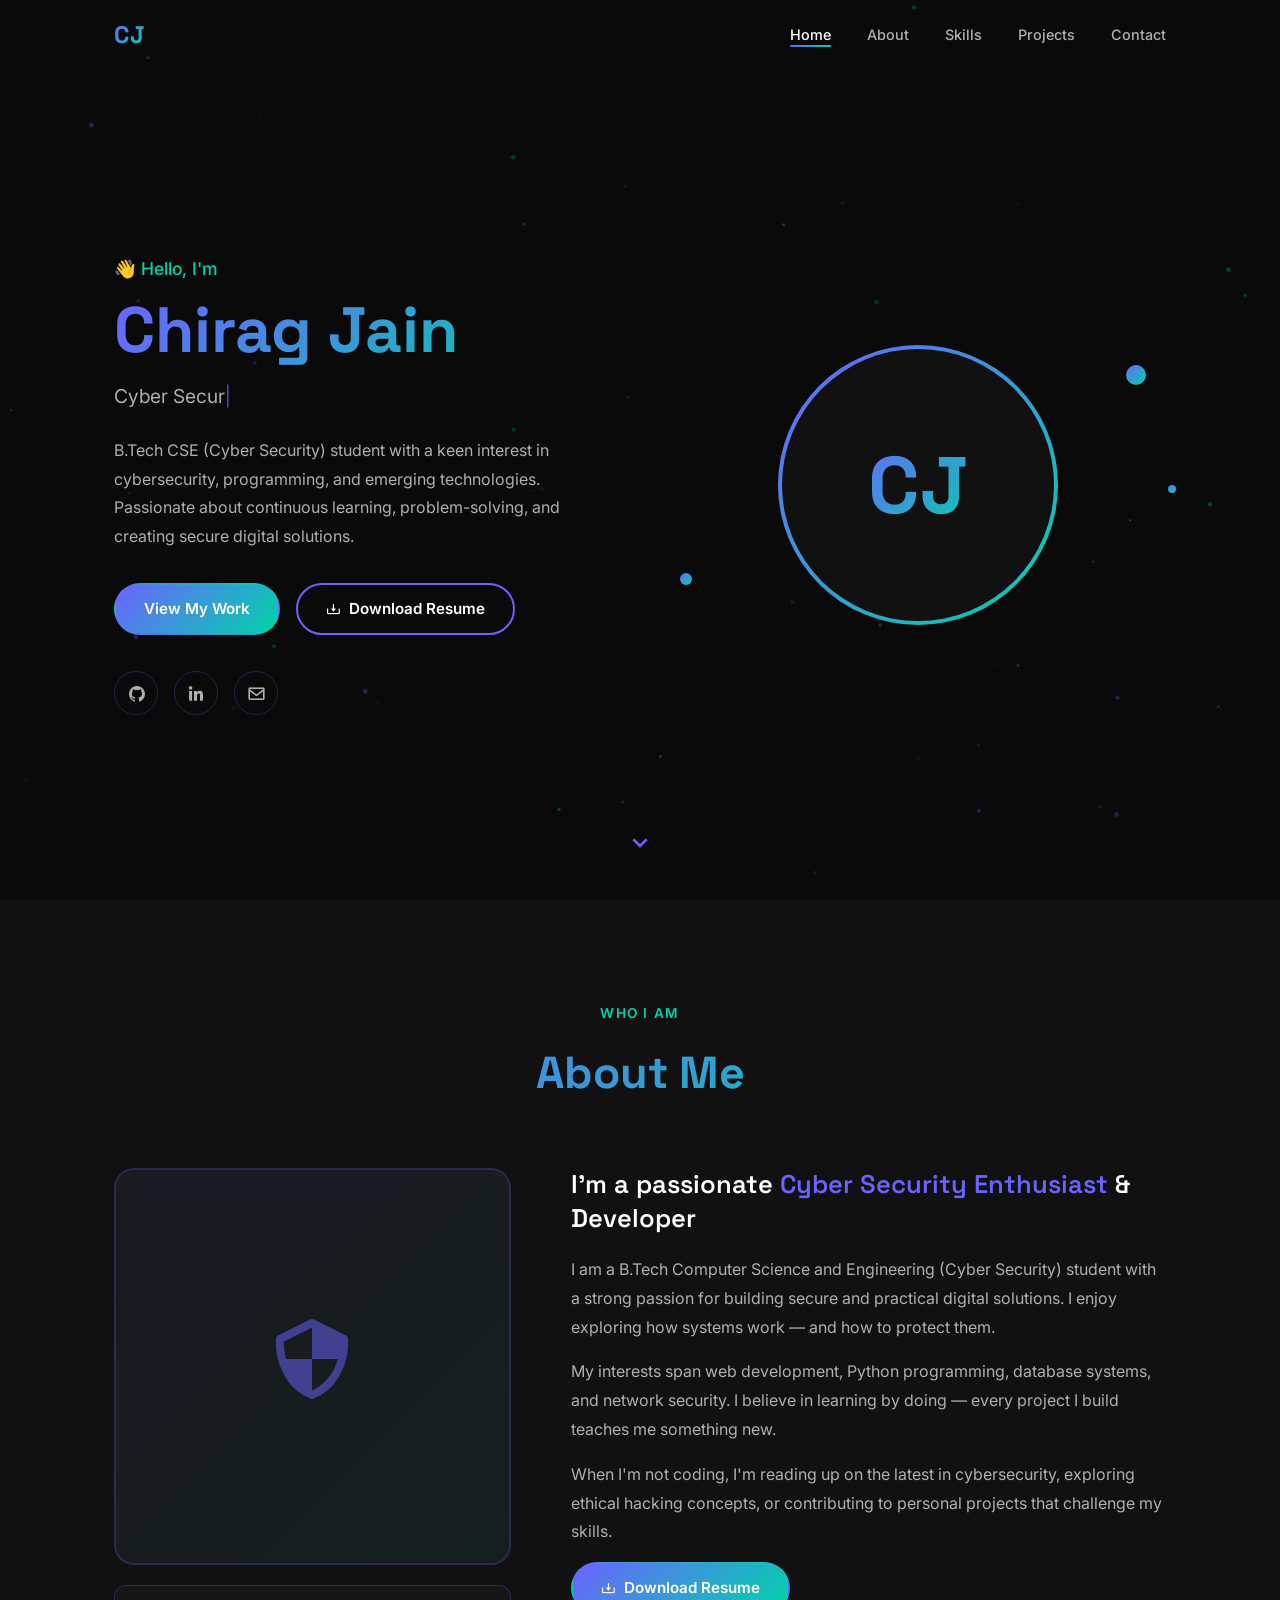
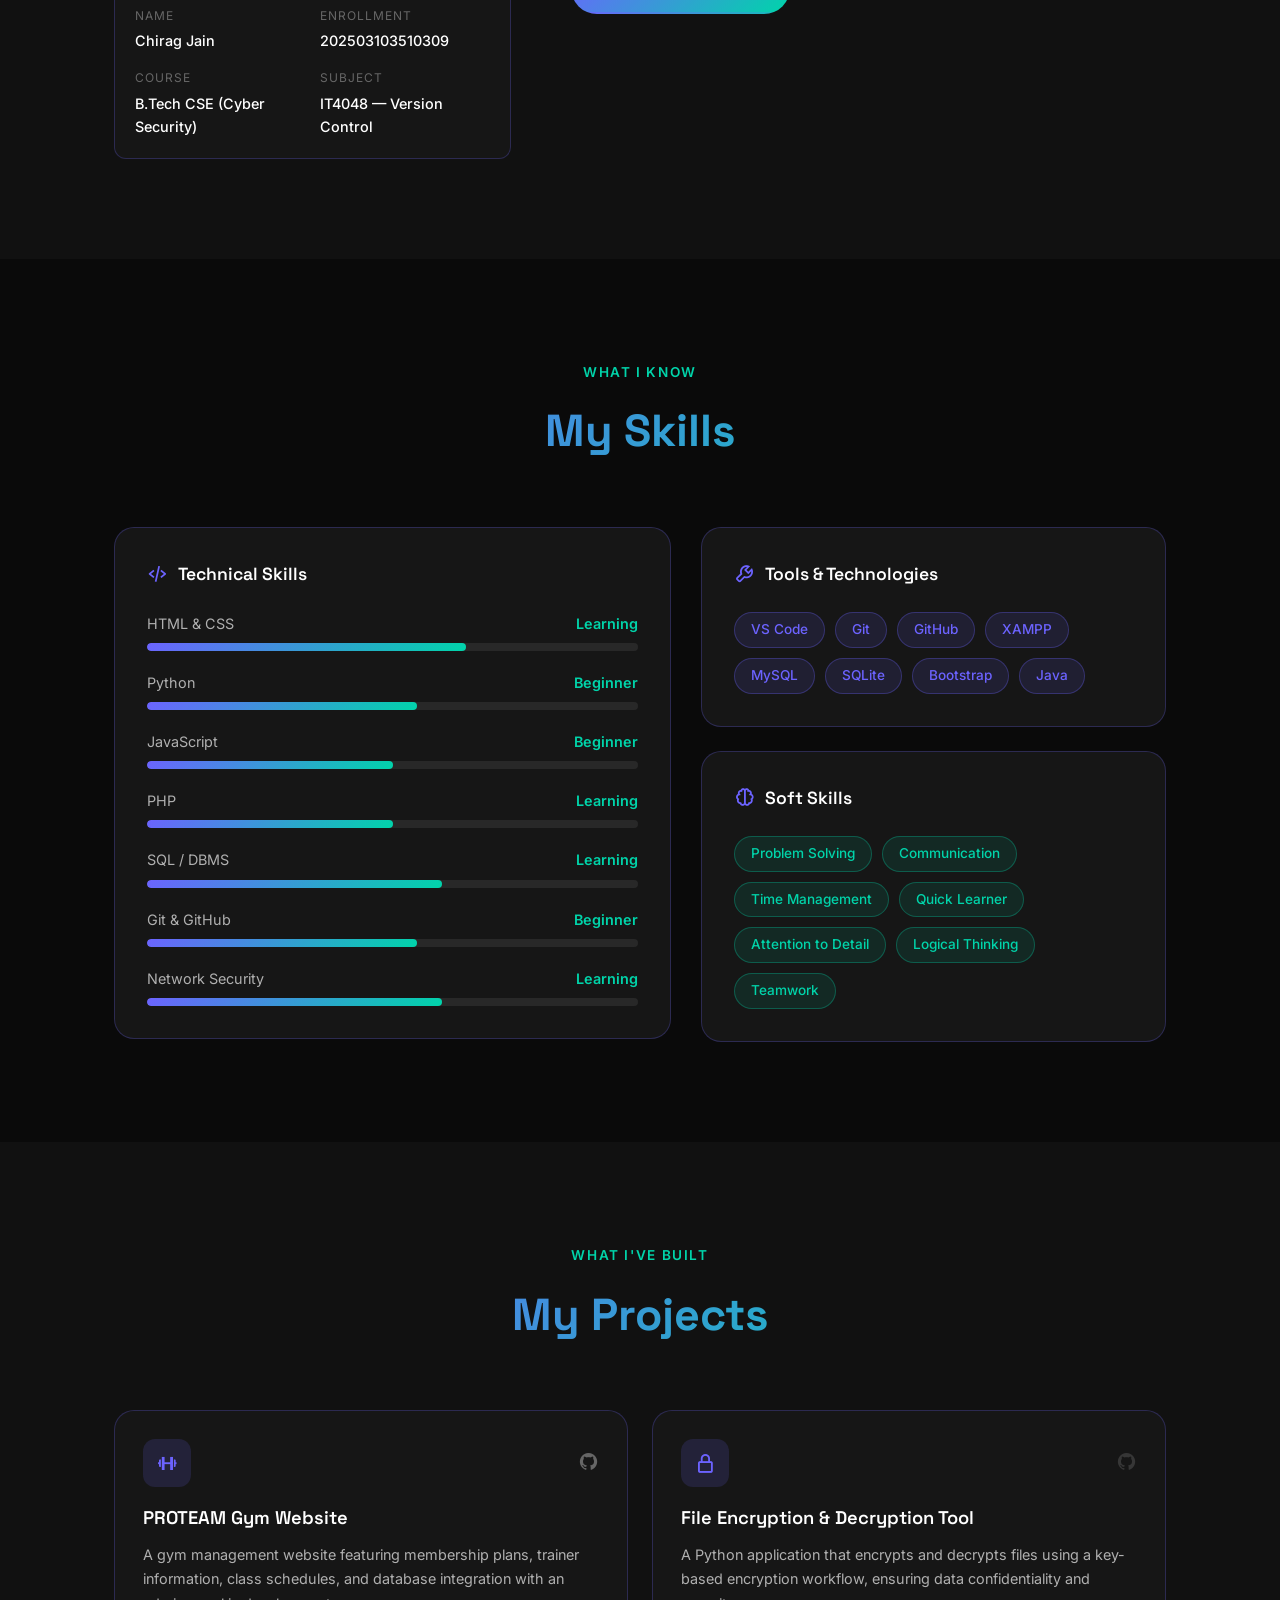
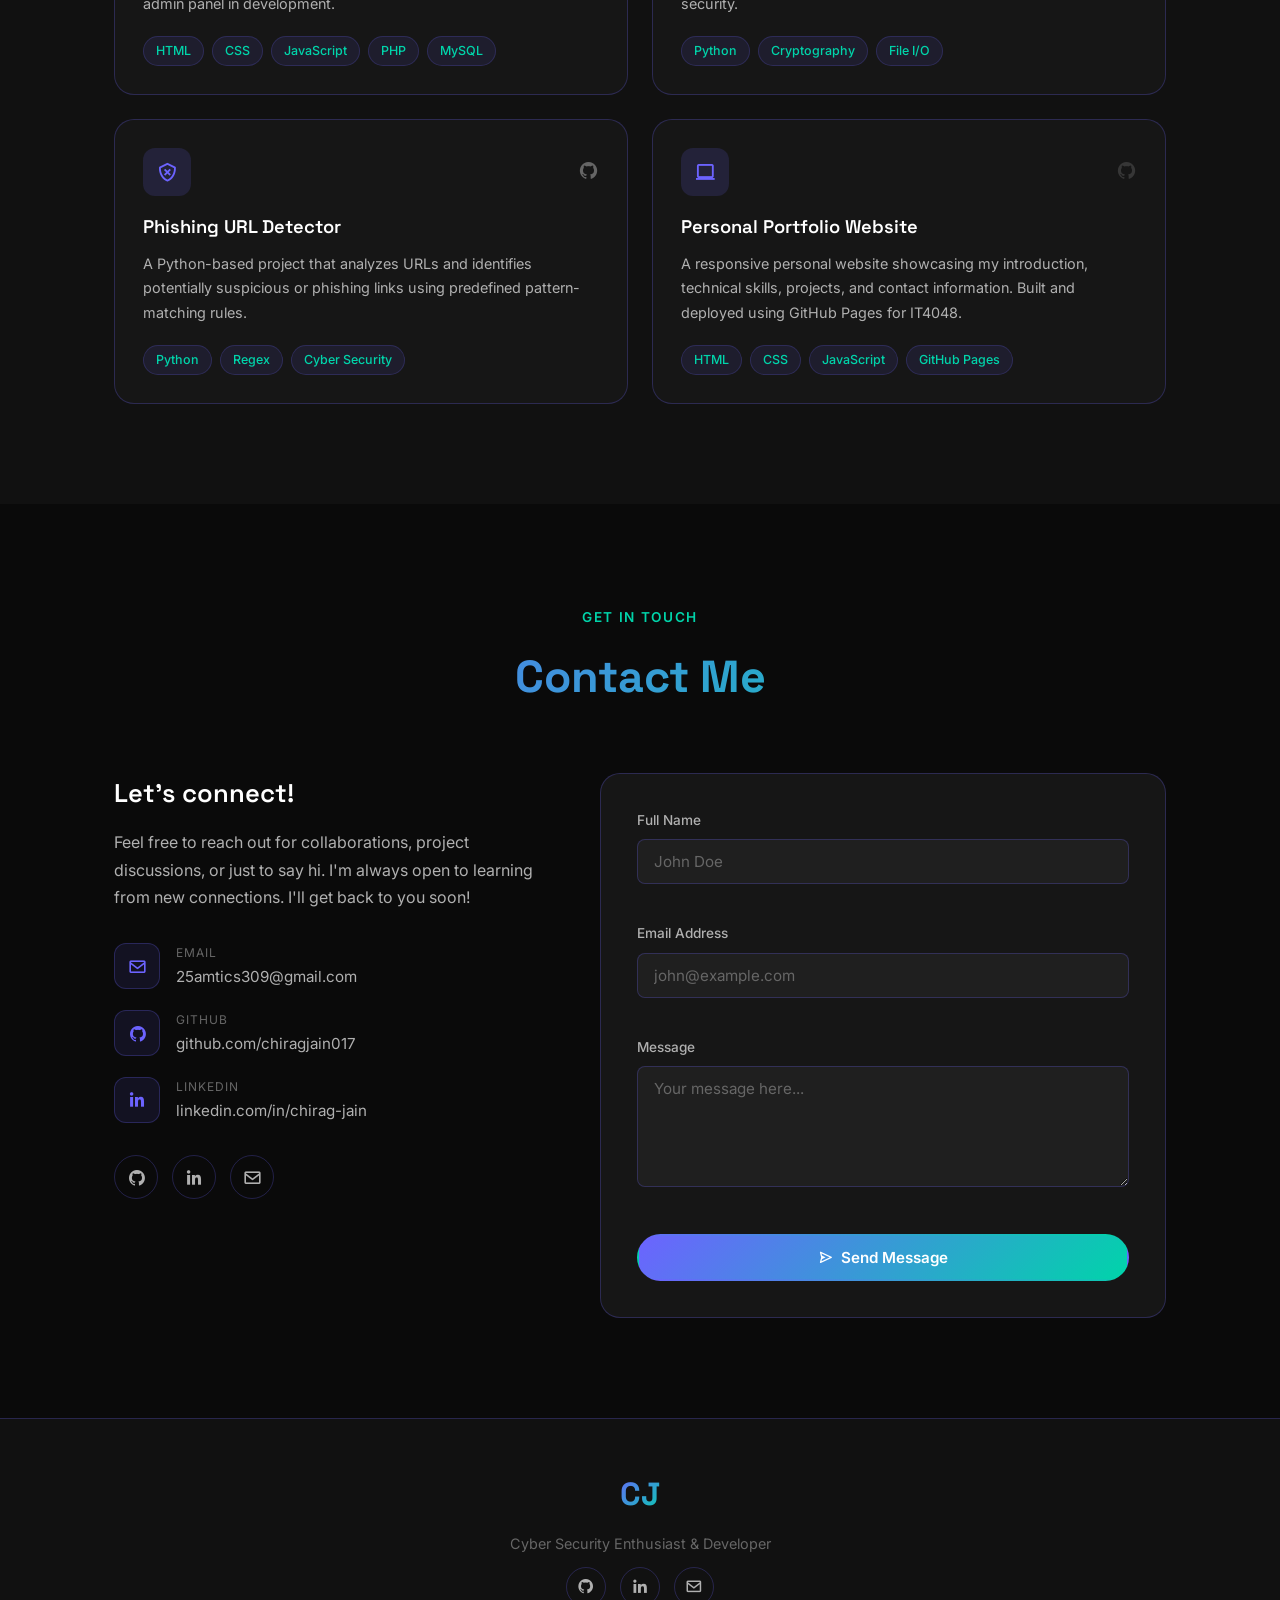
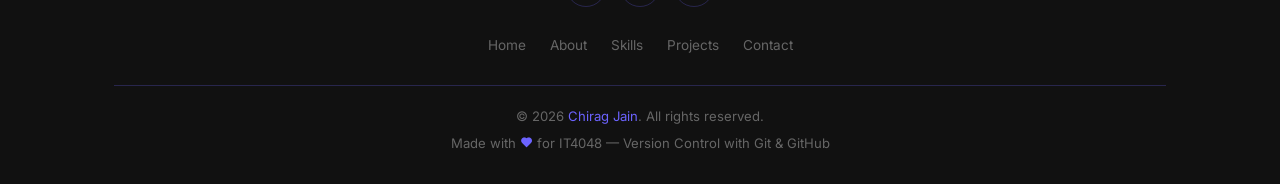
==== commit 7a71ebf6: "Update resume link in index.html" ====
--- a/index.html
+++ b/index.html
@@ -43,7 +43,7 @@
         </p>
         <div class="hero-buttons">
           <a href="#projects" class="btn btn-primary">View My Work</a>
-          <a href="resume.pdf" class="btn btn-outline" download>
+          <a href="Chirag_Jain_Resume.pdf" class="btn btn-outline" download>
             <i class='bx bx-download'></i> Download Resume
           </a>
         </div>
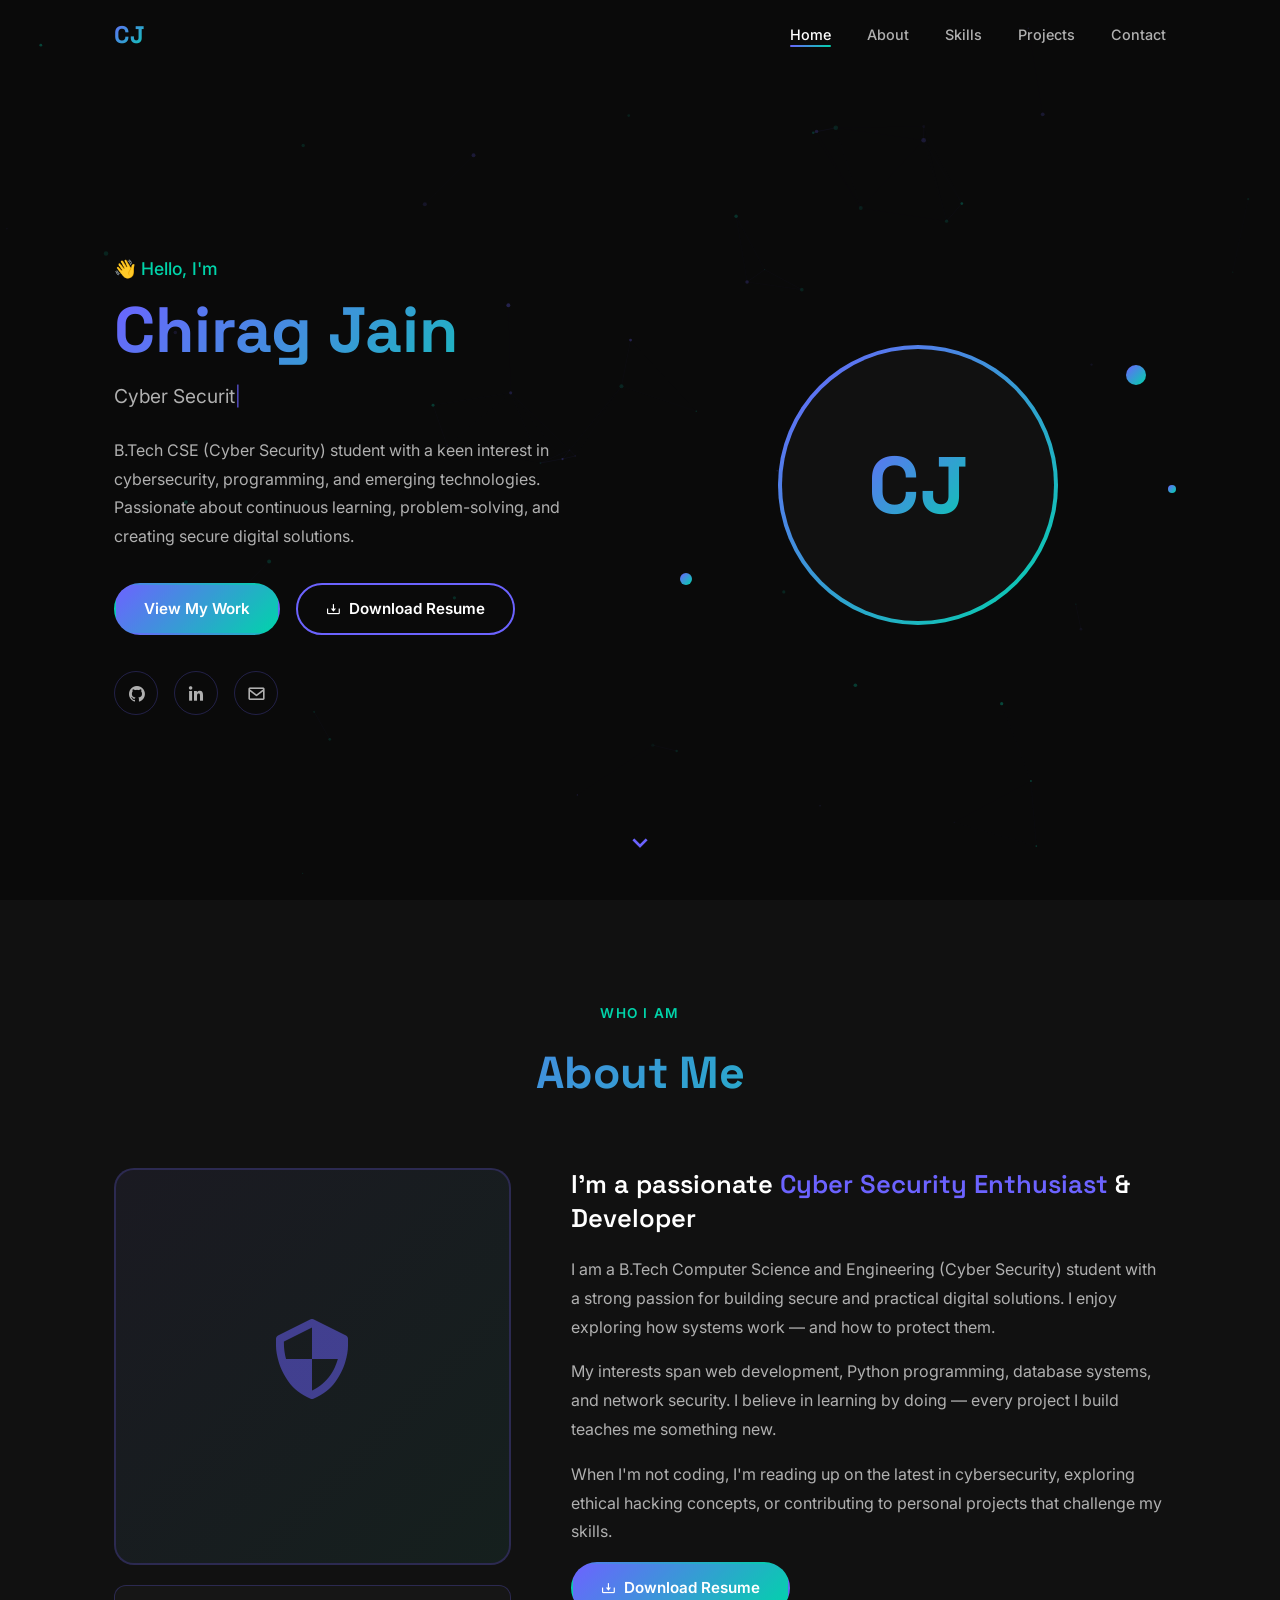
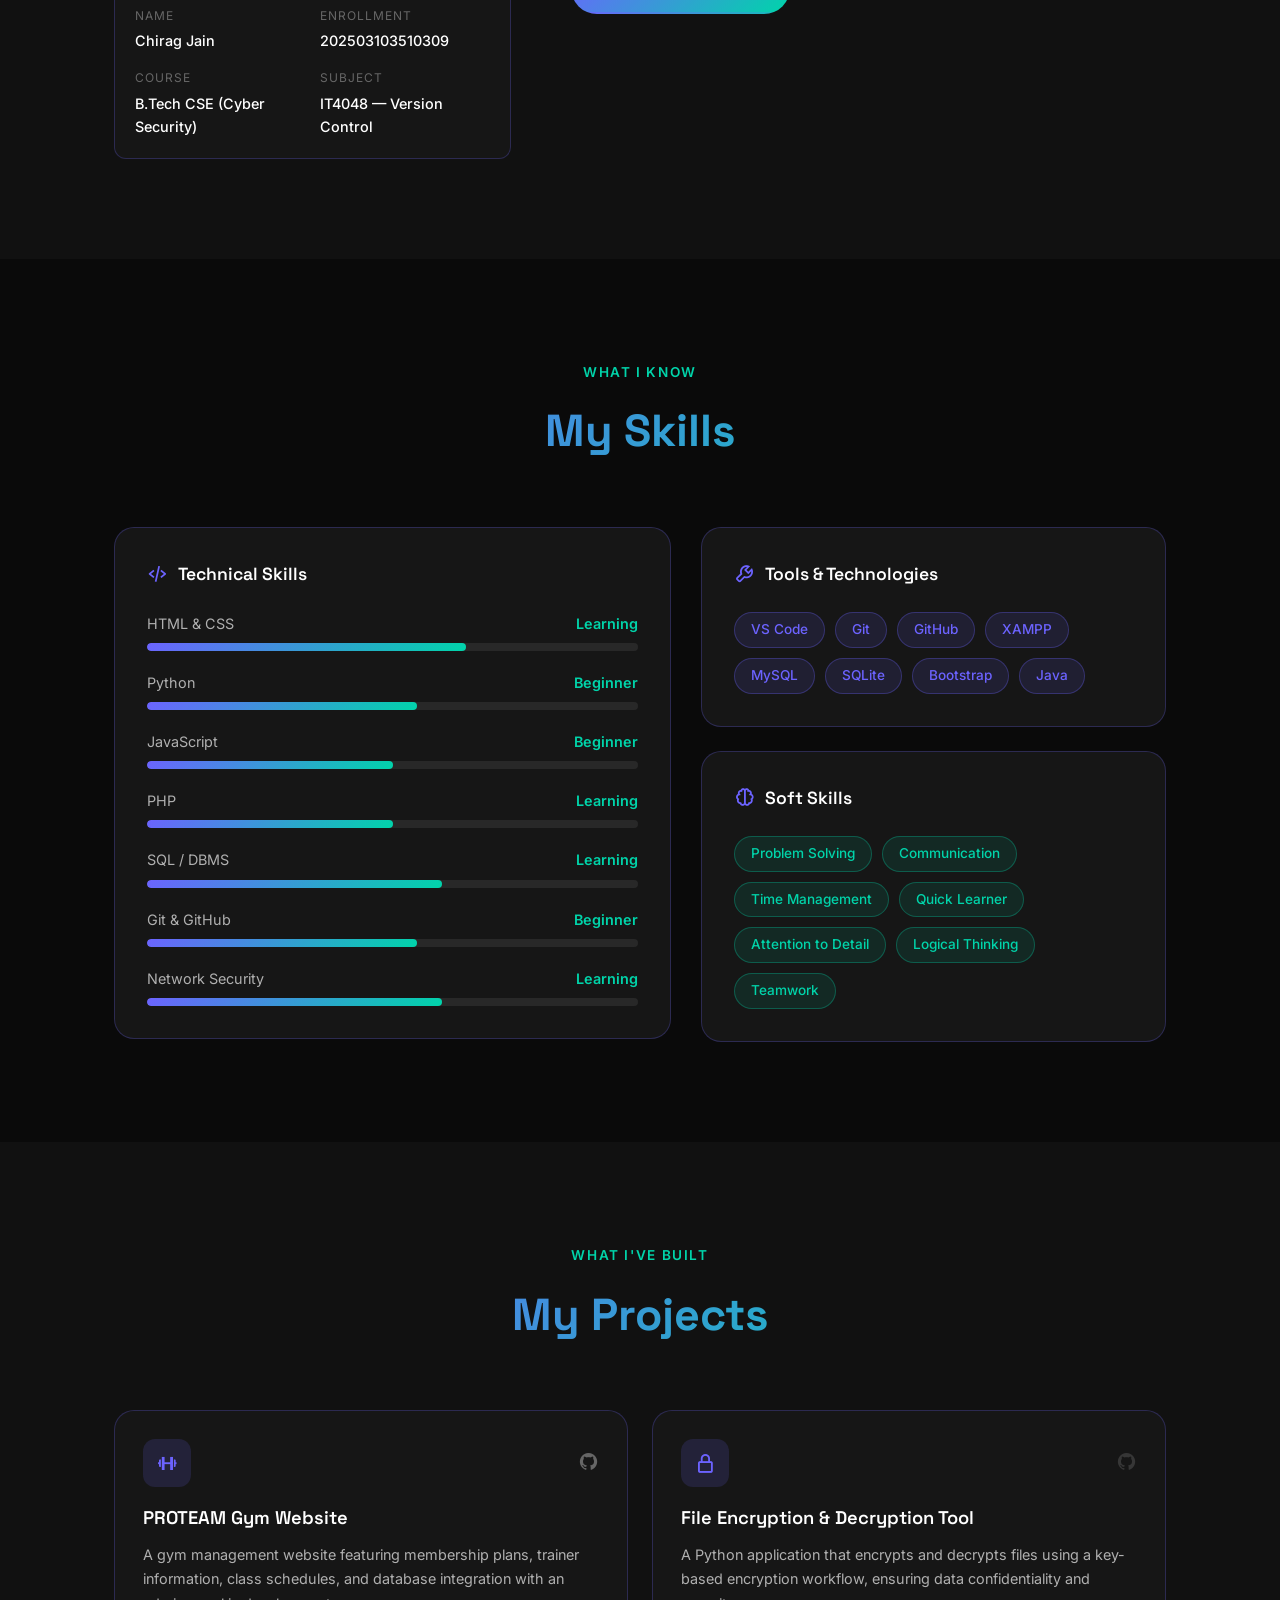
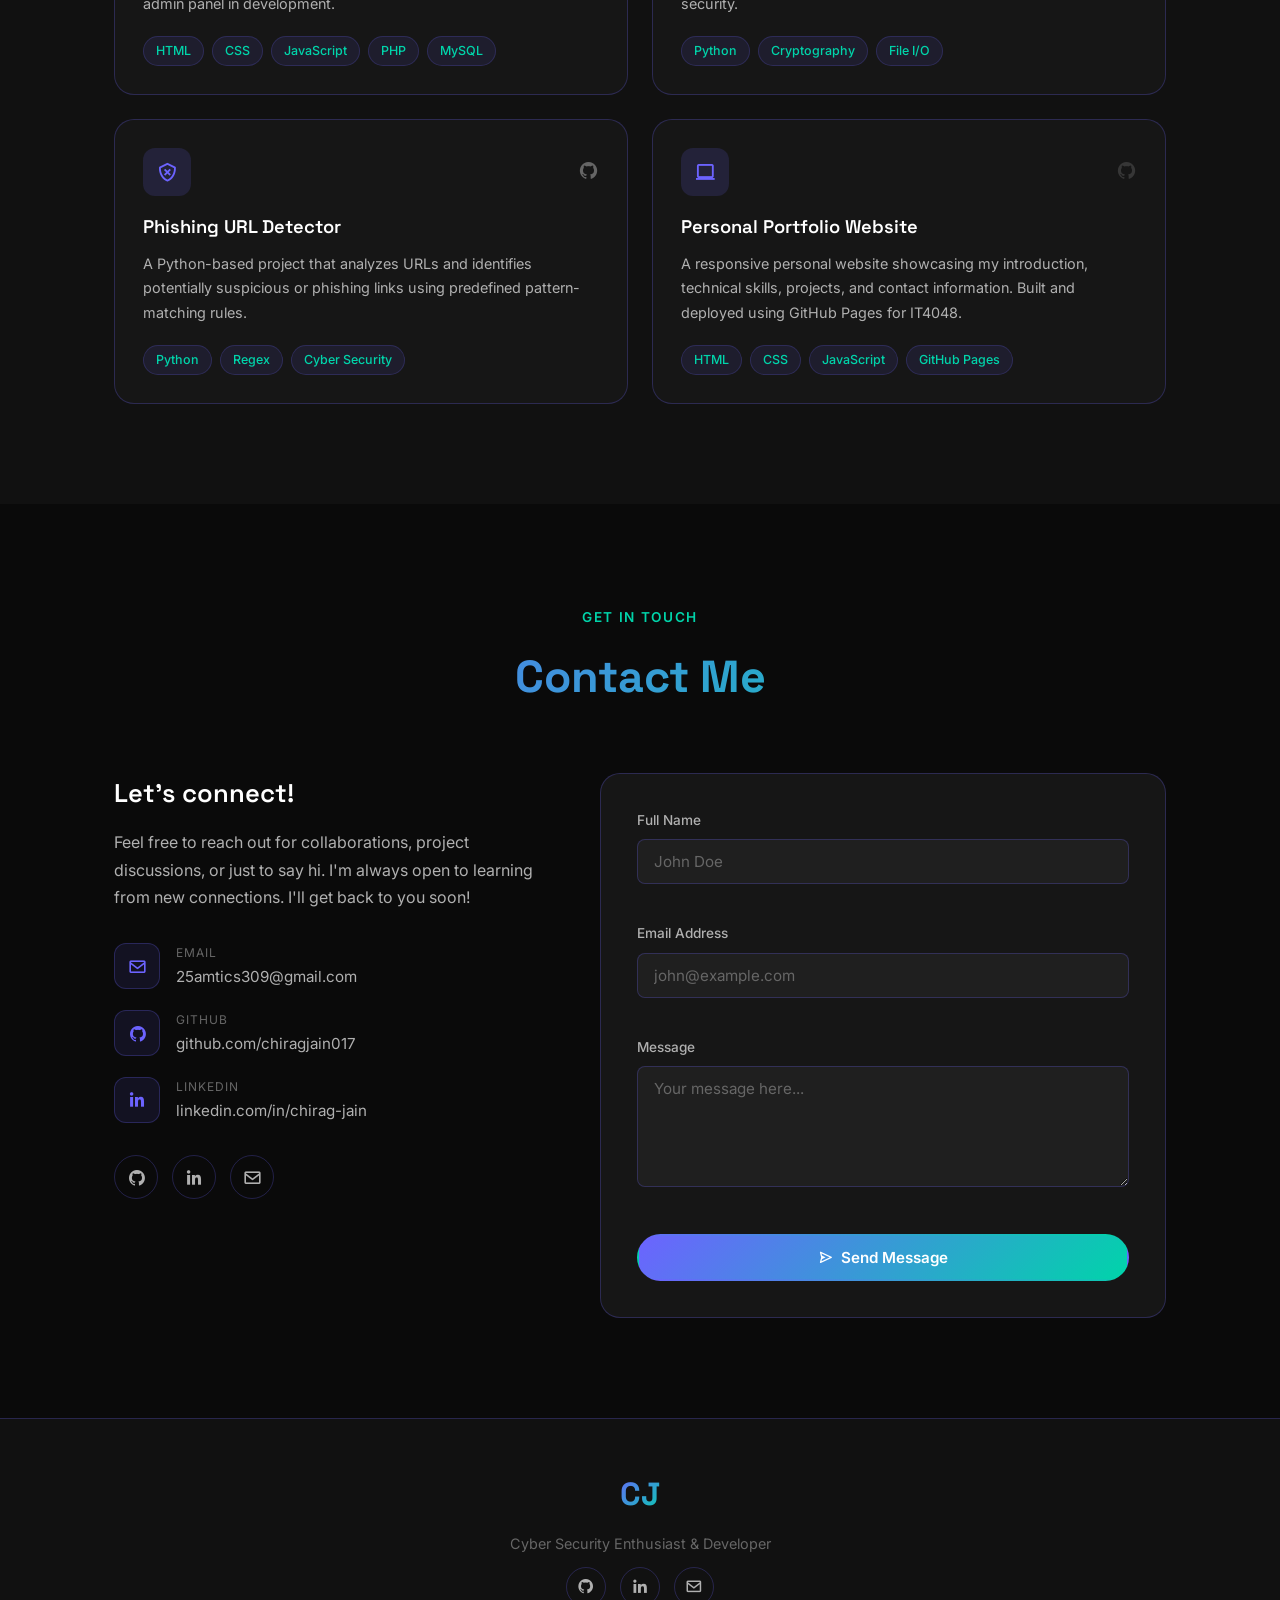
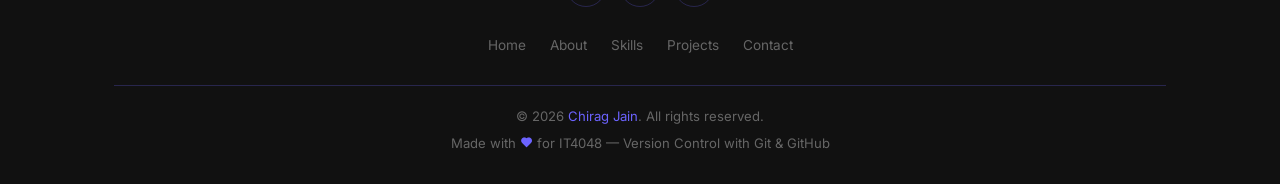
==== commit 3a1608de: "Update resume link to Chirag_Jain_Resume.pdf" ====
--- a/index.html
+++ b/index.html
@@ -114,7 +114,7 @@
             When I'm not coding, I'm reading up on the latest in cybersecurity, exploring ethical hacking concepts,
             or contributing to personal projects that challenge my skills.
           </p>
-          <a href="resume.pdf" class="btn btn-primary" download>
+          <a href="Chirag_Jain_Resume.pdf" class="btn btn-primary" download>
             <i class='bx bx-download'></i> Download Resume
           </a>
         </div>
